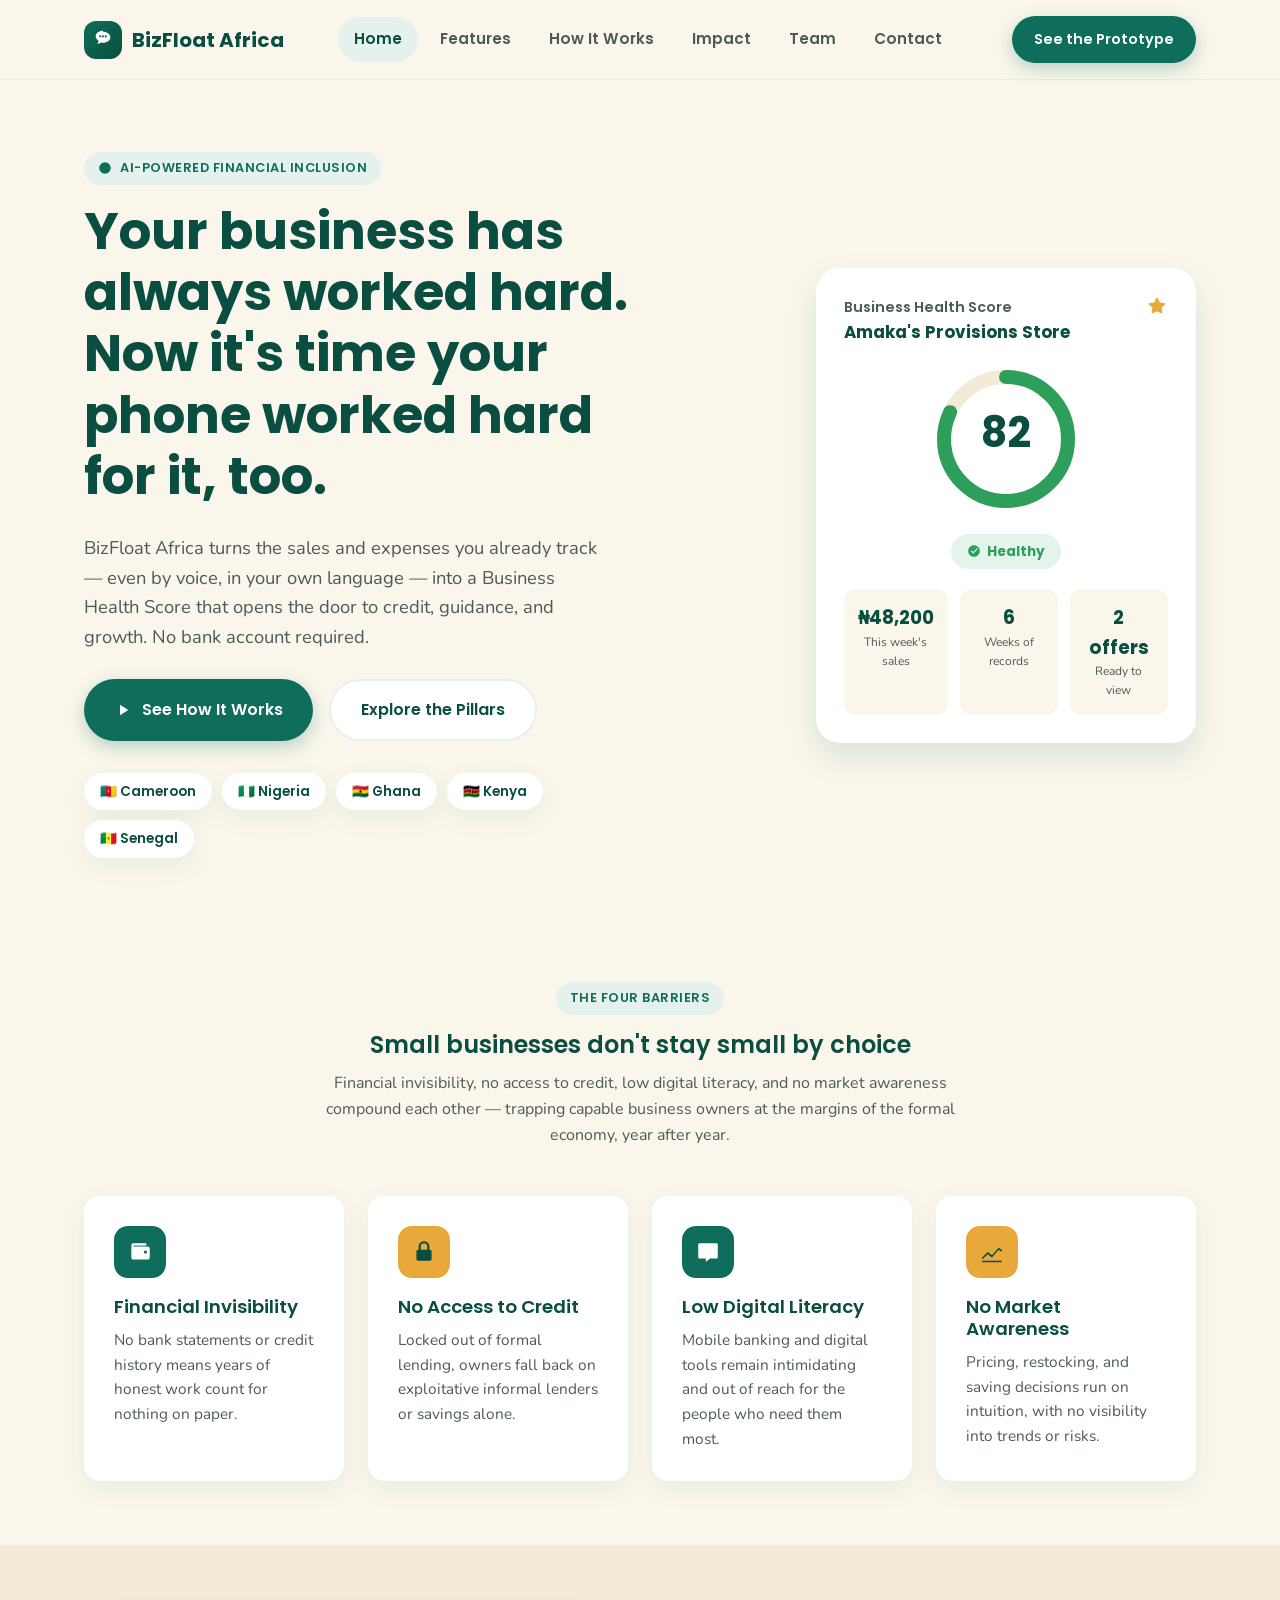
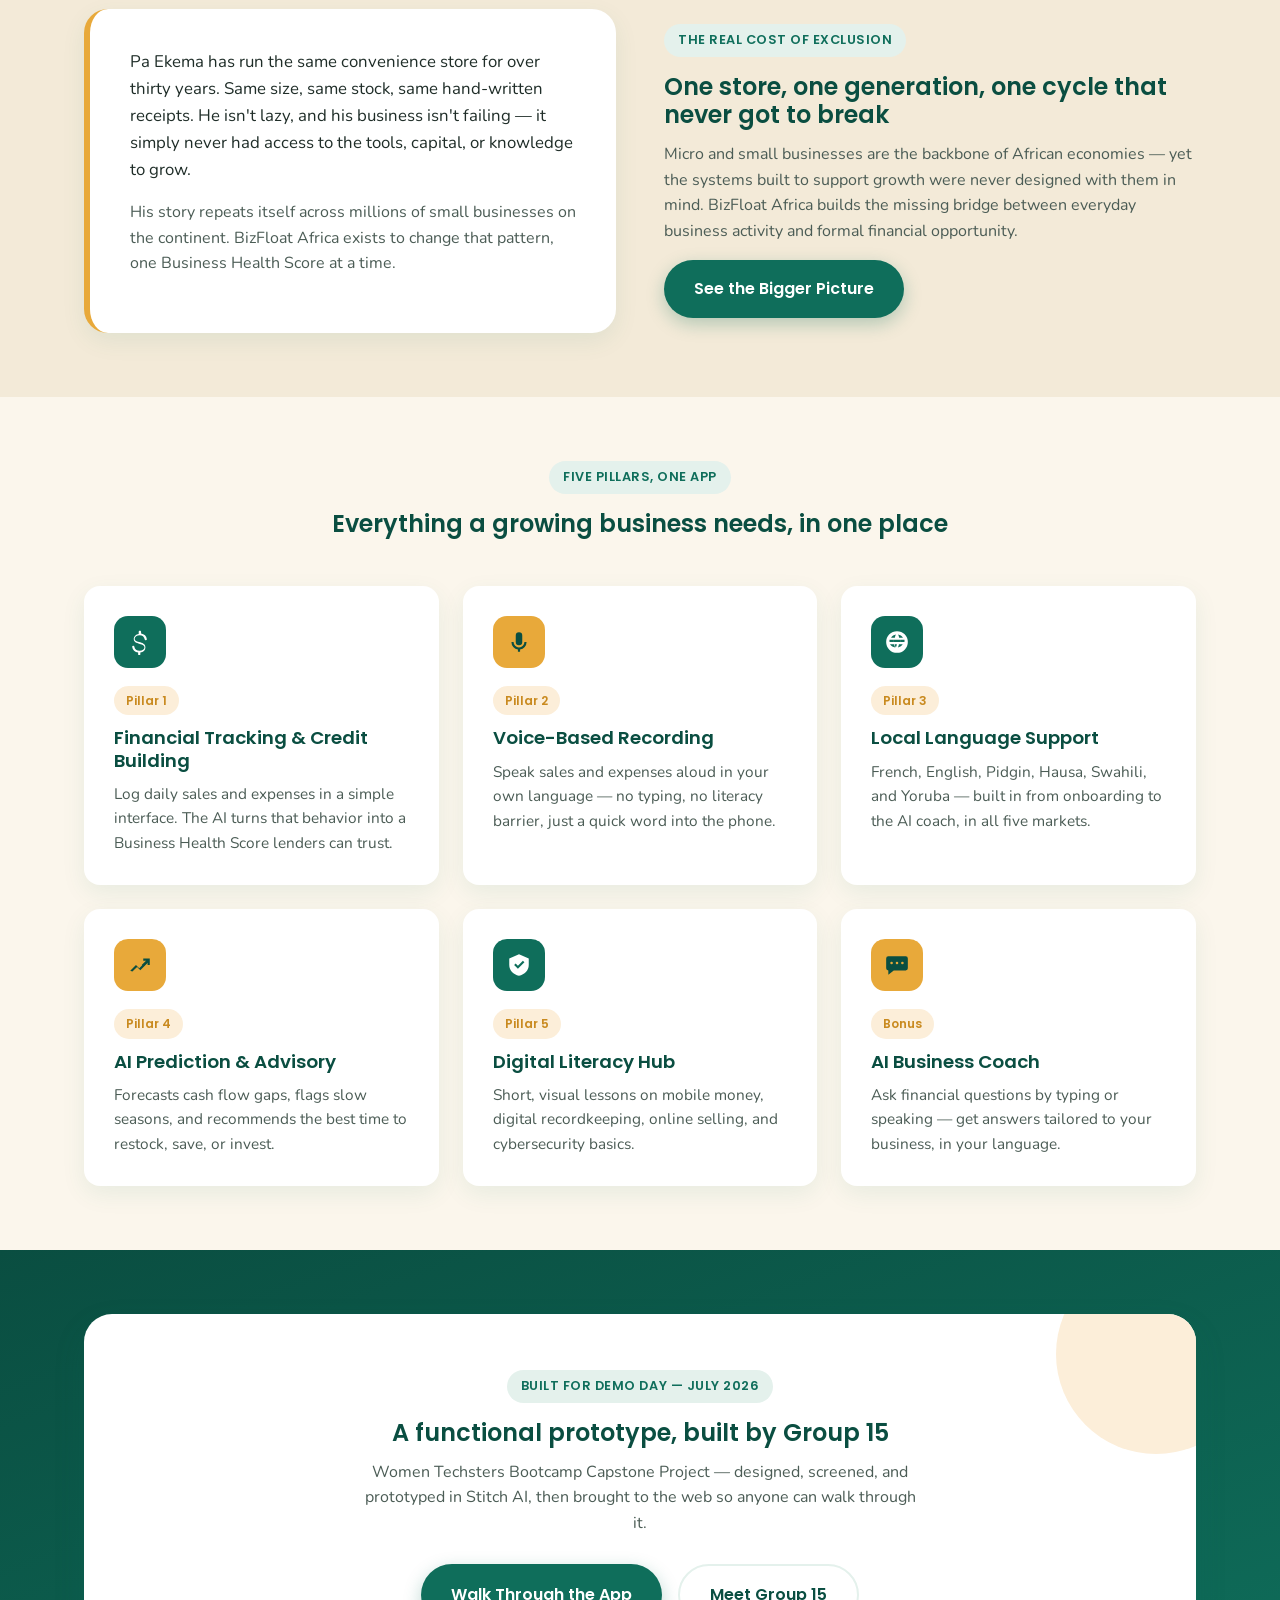
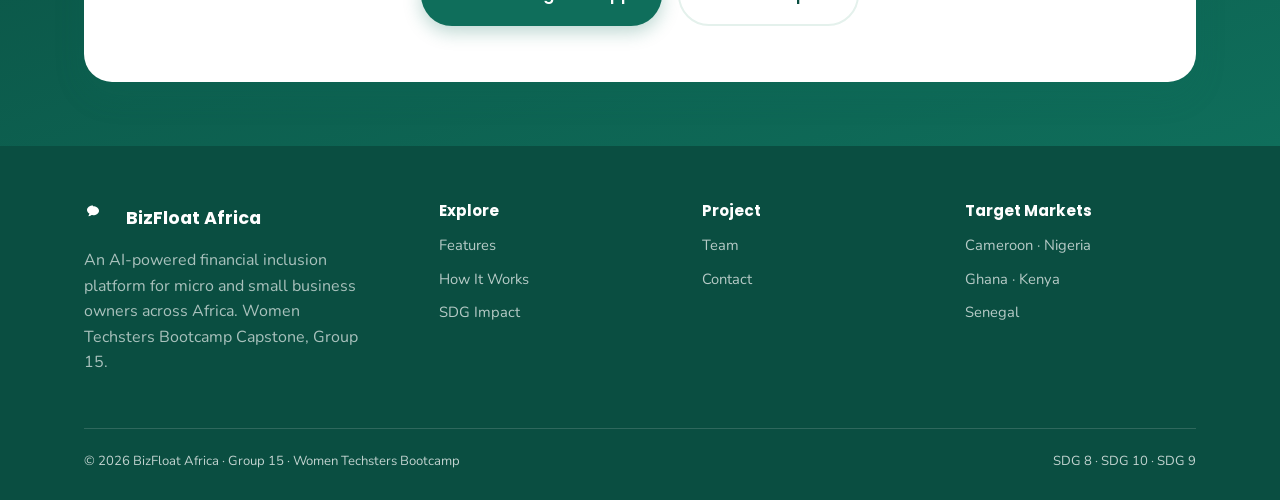
==== index.html @ da9e75ec "Initial BizFloat Africa website: home, features, how it works, impact, team, contact" ====
<!DOCTYPE html>
<html lang="en">
<head>
<meta charset="UTF-8">
<meta name="viewport" content="width=device-width, initial-scale=1.0">
<title>BizFloat Africa — Your Business, Seen by the System</title>
<meta name="description" content="BizFloat Africa is an AI-powered mobile app that turns everyday sales and expenses into a Business Health Score — helping informal business owners access credit, learn digital skills, and plan ahead.">
<link rel="preconnect" href="https://fonts.googleapis.com">
<link href="https://fonts.googleapis.com/css2?family=Poppins:wght@500;600;700&family=Nunito:wght@400;600;700;800&display=swap" rel="stylesheet">
<link rel="stylesheet" href="assets/style.css">
</head>
<body>

<header class="site-header">
  <div class="nav-inner container">
    <a href="index.html" class="brand">
      <span class="logo-mark">
        <svg viewBox="0 0 24 24"><path fill="#fff" d="M12 2c-4.4 0-8 2.7-8 6 0 2 1.3 3.7 3.2 4.8-.1.9-.5 1.9-1.2 2.8-.2.3 0 .7.4.6 1.6-.3 2.9-.9 3.8-1.5.6.1 1.2.2 1.8.2 4.4 0 8-2.7 8-6s-3.6-6-8-6z"/><circle cx="9" cy="8" r="1.2" fill="#0F6E5B"/><circle cx="12" cy="8" r="1.2" fill="#0F6E5B"/><circle cx="15" cy="8" r="1.2" fill="#0F6E5B"/></svg>
      </span>
      BizFloat Africa
    </a>
    <nav class="main-nav">
      <a href="index.html">Home</a>
      <a href="features.html">Features</a>
      <a href="how-it-works.html">How It Works</a>
      <a href="impact.html">Impact</a>
      <a href="team.html">Team</a>
      <a href="contact.html">Contact</a>
    </nav>
    <div class="nav-cta">
      <a href="contact.html" class="btn btn-primary">See the Prototype</a>
      <button class="nav-toggle" aria-label="Open menu">
        <svg viewBox="0 0 24 24" fill="currentColor"><rect x="3" y="6" width="18" height="2.6" rx="1.3"/><rect x="3" y="11" width="18" height="2.6" rx="1.3"/><rect x="3" y="16" width="18" height="2.6" rx="1.3"/></svg>
      </button>
    </div>
  </div>
</header>

<section class="hero">
  <div class="container hero-grid">
    <div>
      <span class="eyebrow">
        <svg width="14" height="14" viewBox="0 0 24 24" fill="#0F6E5B"><circle cx="12" cy="12" r="10"/></svg>
        AI-Powered Financial Inclusion
      </span>
      <h1>Your business has always worked hard. Now it's time your phone worked hard for it, too.</h1>
      <p class="hero-sub">BizFloat Africa turns the sales and expenses you already track — even by voice, in your own language — into a Business Health Score that opens the door to credit, guidance, and growth. No bank account required.</p>
      <div class="hero-actions">
        <a href="how-it-works.html" class="btn btn-primary">
          <svg width="18" height="18" viewBox="0 0 24 24" fill="#fff"><path d="M8 5v14l11-7z"/></svg>
          See How It Works
        </a>
        <a href="features.html" class="btn btn-ghost">Explore the Pillars</a>
      </div>
      <div class="hero-markets">
        <span class="market-chip">🇨🇲 Cameroon</span>
        <span class="market-chip">🇳🇬 Nigeria</span>
        <span class="market-chip">🇬🇭 Ghana</span>
        <span class="market-chip">🇰🇪 Kenya</span>
        <span class="market-chip">🇸🇳 Senegal</span>
      </div>
    </div>

    <div class="health-card">
      <div class="health-head">
        <div>
          <div class="label">Business Health Score</div>
          <div class="name">Amaka's Provisions Store</div>
        </div>
        <svg width="22" height="22" viewBox="0 0 24 24" fill="#E8A93A"><path d="M12 2a1 1 0 0 1 .9.56l2.2 4.46 4.92.72a1 1 0 0 1 .55 1.7l-3.56 3.47.84 4.9a1 1 0 0 1-1.45 1.06L12 16.55l-4.4 2.32A1 1 0 0 1 6.15 17.8l.84-4.9-3.56-3.47a1 1 0 0 1 .55-1.7l4.92-.72L11.1 2.56A1 1 0 0 1 12 2z"/></svg>
      </div>
      <div class="dial-wrap">
        <svg width="150" height="150" viewBox="0 0 150 150">
          <circle cx="75" cy="75" r="62" fill="none" stroke="#F3EAD8" stroke-width="14"/>
          <circle class="dial-circle" cx="75" cy="75" r="62" fill="none" stroke="#2E9E5B" stroke-width="14" stroke-linecap="round" data-score="82" transform="rotate(-90 75 75)"/>
          <text x="75" y="83" text-anchor="middle" class="dial-score">82</text>
        </svg>
      </div>
      <div class="status-row">
        <span class="status-pill healthy">
          <svg width="14" height="14" viewBox="0 0 24 24" fill="#2E9E5B"><path d="M12 2C6.5 2 2 6.5 2 12s4.5 10 10 10 10-4.5 10-10S17.5 2 12 2zm-1.5 14.5-4-4 1.4-1.4 2.6 2.6 6.6-6.6 1.4 1.4-8 8z"/></svg>
          Healthy
        </span>
      </div>
      <div class="health-stat-row">
        <div class="health-stat">
          <div class="num">₦48,200</div>
          <div class="cap">This week's sales</div>
        </div>
        <div class="health-stat">
          <div class="num">6</div>
          <div class="cap">Weeks of records</div>
        </div>
        <div class="health-stat">
          <div class="num">2 offers</div>
          <div class="cap">Ready to view</div>
        </div>
      </div>
    </div>
  </div>
</section>

<section>
  <div class="container">
    <div class="section-head">
      <span class="eyebrow">The Four Barriers</span>
      <h2>Small businesses don't stay small by choice</h2>
      <p>Financial invisibility, no access to credit, low digital literacy, and no market awareness compound each other — trapping capable business owners at the margins of the formal economy, year after year.</p>
    </div>
    <div class="grid grid-4">
      <div class="card">
        <div class="icon-badge teal"><svg viewBox="0 0 24 24"><path d="M4 6a2 2 0 0 1 2-2h11a1 1 0 0 1 0 2H6v1h13a2 2 0 0 1 2 2v8a2 2 0 0 1-2 2H6a2 2 0 0 1-2-2V6zm13 7.5a1.5 1.5 0 1 0 0-3 1.5 1.5 0 0 0 0 3z"/></svg></div>
        <h3>Financial Invisibility</h3>
        <p>No bank statements or credit history means years of honest work count for nothing on paper.</p>
      </div>
      <div class="card">
        <div class="icon-badge gold"><svg viewBox="0 0 24 24"><path d="M12 2a5 5 0 0 1 5 5v3h.5A1.5 1.5 0 0 1 19 11.5v7A1.5 1.5 0 0 1 17.5 20h-11A1.5 1.5 0 0 1 5 18.5v-7A1.5 1.5 0 0 1 6.5 10H7V7a5 5 0 0 1 5-5zm0 2a3 3 0 0 0-3 3v3h6V7a3 3 0 0 0-3-3z"/></svg></div>
        <h3>No Access to Credit</h3>
        <p>Locked out of formal lending, owners fall back on exploitative informal lenders or savings alone.</p>
      </div>
      <div class="card">
        <div class="icon-badge teal"><svg viewBox="0 0 24 24"><path d="M4 4h16a1 1 0 0 1 1 1v12a1 1 0 0 1-1 1h-6l-4 3v-3H4a1 1 0 0 1-1-1V5a1 1 0 0 1 1-1zm3 5h10v2H7V9zm0 4h7v2H7v-2z"/></svg></div>
        <h3>Low Digital Literacy</h3>
        <p>Mobile banking and digital tools remain intimidating and out of reach for the people who need them most.</p>
      </div>
      <div class="card">
        <div class="icon-badge gold"><svg viewBox="0 0 24 24"><path d="M3 17l5-5 4 3 6-7 3 2v2l-3-2-6 7-4-3-5 5v-2zM3 20h18v1.5H3V20z"/></svg></div>
        <h3>No Market Awareness</h3>
        <p>Pricing, restocking, and saving decisions run on intuition, with no visibility into trends or risks.</p>
      </div>
    </div>
  </div>
</section>

<section class="section-alt">
  <div class="container">
    <div class="grid grid-2" style="align-items:center; gap:48px;">
      <div class="story-block">
        <p>Pa Ekema has run the same convenience store for over thirty years. Same size, same stock, same hand-written receipts. He isn't lazy, and his business isn't failing — it simply never had access to the tools, capital, or knowledge to grow.</p>
        <p>His story repeats itself across millions of small businesses on the continent. BizFloat Africa exists to change that pattern, one Business Health Score at a time.</p>
      </div>
      <div>
        <span class="eyebrow">The Real Cost of Exclusion</span>
        <h2>One store, one generation, one cycle that never got to break</h2>
        <p>Micro and small businesses are the backbone of African economies — yet the systems built to support growth were never designed with them in mind. BizFloat Africa builds the missing bridge between everyday business activity and formal financial opportunity.</p>
        <a href="impact.html" class="btn btn-primary">See the Bigger Picture</a>
      </div>
    </div>
  </div>
</section>

<section>
  <div class="container">
    <div class="section-head">
      <span class="eyebrow">Five Pillars, One App</span>
      <h2>Everything a growing business needs, in one place</h2>
    </div>
    <div class="grid grid-3">
      <div class="card">
        <div class="icon-badge teal"><svg viewBox="0 0 24 24"><path d="M12 1.5c.6 0 1 .4 1 1v1.6c2.9.4 5 2.5 5.3 5.1a1 1 0 1 1-2 .2c-.3-2.2-2.2-3.7-4.6-3.7-2.6 0-4.6 1.6-4.6 3.4 0 1.6 1.2 2.3 4 3 3 .7 5.9 1.7 5.9 4.9 0 2.5-2 4.3-4.7 4.7v1.6a1 1 0 1 1-2 0v-1.6c-3-.4-5.2-2.4-5.5-5.2a1 1 0 1 1 2-.2c.3 2.3 2.3 3.8 4.8 3.8 2.6 0 4.5-1.3 4.5-3.2 0-1.7-1.5-2.4-4.4-3.1-3.1-.8-5.5-1.8-5.5-4.7 0-2.4 2-4.2 4.6-4.6V2.5c0-.6.4-1 1-1z"/></svg></div>
        <span class="pill-tag">Pillar 1</span>
        <h3>Financial Tracking & Credit Building</h3>
        <p>Log daily sales and expenses in a simple interface. The AI turns that behavior into a Business Health Score lenders can trust.</p>
      </div>
      <div class="card">
        <div class="icon-badge gold"><svg viewBox="0 0 24 24"><path d="M12 15a3 3 0 0 0 3-3V6a3 3 0 0 0-6 0v6a3 3 0 0 0 3 3zm5-3a5 5 0 0 1-10 0H5a7 7 0 0 0 6 6.9V21h2v-2.1a7 7 0 0 0 6-6.9h-2z"/></svg></div>
        <span class="pill-tag">Pillar 2</span>
        <h3>Voice-Based Recording</h3>
        <p>Speak sales and expenses aloud in your own language — no typing, no literacy barrier, just a quick word into the phone.</p>
      </div>
      <div class="card">
        <div class="icon-badge teal"><svg viewBox="0 0 24 24"><path d="M12 2a10 10 0 1 0 0 20 10 10 0 0 0 0-20zm1 3.1c1.9.3 3.5 1.4 4.5 3H14a11 11 0 0 0-1-3zm-2 0a11 11 0 0 0-1 3H6.5c1-1.6 2.6-2.7 4.5-3zM5.1 10H9c-.1.7-.1 1.3 0 2H5.1a8 8 0 0 1 0-2zm.4 4H9.3c.2.9.5 1.7 1 3-1.9-.3-3.6-1.4-4.8-3zm5.4 3.1c-.5-.9-.8-1.9-1-3h2c-.2 1.1-.5 2.1-1 3zm1-5.1H9.1a6 6 0 0 1 0-2h5.8a6 6 0 0 1 0 2H12zm.9 5.1c.5-.9.8-1.9 1-3h3.5c-1.2 1.6-2.9 2.7-4.5 3zM15 12c.1-.7.1-1.3 0-2h3.9a8 8 0 0 1 0 2H15z"/></svg></div>
        <span class="pill-tag">Pillar 3</span>
        <h3>Local Language Support</h3>
        <p>French, English, Pidgin, Hausa, Swahili, and Yoruba — built in from onboarding to the AI coach, in all five markets.</p>
      </div>
      <div class="card">
        <div class="icon-badge gold"><svg viewBox="0 0 24 24"><path d="M3 17.3 8.3 12l3 3L18 8.3l1.4 1.4-7.1 7.1-3-3-4.3 4.3z"/><path d="M15 6h6v6h-2V9.4l-4 4-1.4-1.4 4-4H15z"/></svg></div>
        <span class="pill-tag">Pillar 4</span>
        <h3>AI Prediction & Advisory</h3>
        <p>Forecasts cash flow gaps, flags slow seasons, and recommends the best time to restock, save, or invest.</p>
      </div>
      <div class="card">
        <div class="icon-badge teal"><svg viewBox="0 0 24 24"><path d="M12 2 3 6v6c0 5 3.8 8.7 9 10 5.2-1.3 9-5 9-10V6l-9-4zm-1 13.5-3.5-3.5 1.4-1.4L11 12.7l4.6-4.6L17 9.5 11 15.5z"/></svg></div>
        <span class="pill-tag">Pillar 5</span>
        <h3>Digital Literacy Hub</h3>
        <p>Short, visual lessons on mobile money, digital recordkeeping, online selling, and cybersecurity basics.</p>
      </div>
      <div class="card">
        <div class="icon-badge gold"><svg viewBox="0 0 24 24"><path d="M4 4h16a2 2 0 0 1 2 2v9a2 2 0 0 1-2 2H9l-5 4v-4H4a2 2 0 0 1-2-2V6a2 2 0 0 1 2-2zm3 5a1.2 1.2 0 1 0 0 2.4A1.2 1.2 0 0 0 7 9zm5 0a1.2 1.2 0 1 0 0 2.4A1.2 1.2 0 0 0 12 9zm5 0a1.2 1.2 0 1 0 0 2.4A1.2 1.2 0 0 0 17 9z"/></svg></div>
        <span class="pill-tag">Bonus</span>
        <h3>AI Business Coach</h3>
        <p>Ask financial questions by typing or speaking — get answers tailored to your business, in your language.</p>
      </div>
    </div>
  </div>
</section>

<section class="section-teal">
  <div class="container">
    <div class="cta-banner" style="background:#fff;">
      <span class="eyebrow">Built for Demo Day — July 2026</span>
      <h2 style="color:var(--teal-dark);">A functional prototype, built by Group 15</h2>
      <p style="color:var(--ink-soft); max-width:560px; margin:0 auto 28px;">Women Techsters Bootcamp Capstone Project — designed, screened, and prototyped in Stitch AI, then brought to the web so anyone can walk through it.</p>
      <div style="display:flex; gap:16px; justify-content:center; flex-wrap:wrap;">
        <a href="how-it-works.html" class="btn btn-primary">Walk Through the App</a>
        <a href="team.html" class="btn btn-ghost">Meet Group 15</a>
      </div>
    </div>
  </div>
</section>

<footer class="site-footer">
  <div class="container">
    <div class="footer-grid">
      <div>
        <div class="footer-brand">
          <span class="logo-mark" style="width:32px;height:32px;">
            <svg viewBox="0 0 24 24" width="18" height="18"><path fill="#fff" d="M12 2c-4.4 0-8 2.7-8 6 0 2 1.3 3.7 3.2 4.8-.1.9-.5 1.9-1.2 2.8-.2.3 0 .7.4.6 1.6-.3 2.9-.9 3.8-1.5.6.1 1.2.2 1.8.2 4.4 0 8-2.7 8-6s-3.6-6-8-6z"/></svg>
          </span>
          <span>BizFloat Africa</span>
        </div>
        <p style="color:rgba(255,255,255,0.65); max-width:280px;">An AI-powered financial inclusion platform for micro and small business owners across Africa. Women Techsters Bootcamp Capstone, Group 15.</p>
      </div>
      <div>
        <h4>Explore</h4>
        <a href="features.html">Features</a>
        <a href="how-it-works.html">How It Works</a>
        <a href="impact.html">SDG Impact</a>
      </div>
      <div>
        <h4>Project</h4>
        <a href="team.html">Team</a>
        <a href="contact.html">Contact</a>
      </div>
      <div>
        <h4>Target Markets</h4>
        <a href="#">Cameroon · Nigeria</a>
        <a href="#">Ghana · Kenya</a>
        <a href="#">Senegal</a>
      </div>
    </div>
    <div class="footer-bottom">
      <span>© 2026 BizFloat Africa · Group 15 · Women Techsters Bootcamp</span>
      <span>SDG 8 · SDG 10 · SDG 9</span>
    </div>
  </div>
</footer>

<script src="assets/script.js"></script>
</body>
</html>
---- assets/style.css ----
/* ============================================================
   BizFloat Africa — Design System
   Deep teal + warm gold, sand background, rounded humanist type
   ============================================================ */

:root {
  /* Core palette */
  --teal: #0F6E5B;
  --teal-dark: #0A4E41;
  --teal-tint: #E4F1EC;
  --gold: #E8A93A;
  --gold-dark: #C98A1F;
  --gold-tint: #FCEED9;
  --sand: #FBF6EC;
  --sand-deep: #F3EAD8;
  --ink: #1F2D28;
  --ink-soft: #4B5C55;
  --card-white: #FFFFFF;

  /* Status colors */
  --status-healthy: #2E9E5B;
  --status-healthy-tint: #E3F5EA;
  --status-moderate: #E8A93A;
  --status-moderate-tint: #FCF1DC;
  --status-risk: #E2572B;
  --status-risk-tint: #FCE7E0;

  /* Shape + shadow */
  --radius-card: 16px;
  --radius-sm: 12px;
  --radius-pill: 999px;
  --shadow-card: 0 8px 24px rgba(15, 110, 91, 0.08);
  --shadow-card-hover: 0 14px 32px rgba(15, 110, 91, 0.14);

  /* Type */
  --font-display: 'Poppins', sans-serif;
  --font-body: 'Nunito', sans-serif;
}

* { box-sizing: border-box; }

html { scroll-behavior: smooth; }

body {
  margin: 0;
  font-family: var(--font-body);
  background: var(--sand);
  color: var(--ink);
  line-height: 1.6;
  -webkit-font-smoothing: antialiased;
}

h1, h2, h3, h4 {
  font-family: var(--font-display);
  color: var(--teal-dark);
  line-height: 1.2;
  margin: 0 0 0.5em;
}

h1 { font-weight: 700; }
h2 { font-weight: 600; }
h3 { font-weight: 600; }

p { margin: 0 0 1em; color: var(--ink-soft); }

a { color: inherit; text-decoration: none; }

img { max-width: 100%; display: block; }

.container {
  width: 100%;
  max-width: 1160px;
  margin: 0 auto;
  padding: 0 24px;
}

.eyebrow {
  display: inline-flex;
  align-items: center;
  gap: 8px;
  font-family: var(--font-display);
  font-size: 0.8rem;
  font-weight: 600;
  letter-spacing: 0.04em;
  text-transform: uppercase;
  color: var(--teal);
  background: var(--teal-tint);
  padding: 6px 14px;
  border-radius: var(--radius-pill);
  margin-bottom: 16px;
}

/* ---------------- Buttons ---------------- */

.btn {
  display: inline-flex;
  align-items: center;
  justify-content: center;
  gap: 10px;
  font-family: var(--font-display);
  font-weight: 600;
  font-size: 1rem;
  padding: 16px 30px;
  border-radius: var(--radius-pill);
  border: none;
  cursor: pointer;
  transition: transform 0.15s ease, box-shadow 0.15s ease, background 0.15s ease;
}

.btn-primary {
  background: var(--teal);
  color: #fff;
  box-shadow: 0 6px 18px rgba(15, 110, 91, 0.28);
}
.btn-primary:hover { background: var(--teal-dark); transform: translateY(-2px); }

.btn-gold {
  background: var(--gold);
  color: var(--teal-dark);
  box-shadow: 0 6px 18px rgba(232, 169, 58, 0.35);
}
.btn-gold:hover { background: var(--gold-dark); color: #fff; transform: translateY(-2px); }

.btn-ghost {
  background: #fff;
  color: var(--teal-dark);
  border: 2px solid var(--teal-tint);
}
.btn-ghost:hover { border-color: var(--teal); transform: translateY(-2px); }

/* ---------------- Nav ---------------- */

header.site-header {
  position: sticky;
  top: 0;
  z-index: 100;
  background: rgba(251, 246, 236, 0.92);
  backdrop-filter: blur(10px);
  border-bottom: 1px solid var(--sand-deep);
}

.nav-inner {
  display: flex;
  align-items: center;
  justify-content: space-between;
  padding: 16px 24px;
}

.brand {
  display: flex;
  align-items: center;
  gap: 10px;
  font-family: var(--font-display);
  font-weight: 700;
  font-size: 1.25rem;
  color: var(--teal-dark);
}

.brand .logo-mark {
  width: 38px;
  height: 38px;
  border-radius: 12px;
  background: linear-gradient(135deg, var(--teal), var(--teal-dark));
  display: flex;
  align-items: center;
  justify-content: center;
}

.brand .logo-mark svg { width: 22px; height: 22px; }

nav.main-nav {
  display: flex;
  align-items: center;
  gap: 6px;
}

nav.main-nav a {
  font-family: var(--font-display);
  font-weight: 600;
  font-size: 0.95rem;
  color: var(--ink-soft);
  padding: 10px 16px;
  border-radius: var(--radius-pill);
  transition: background 0.15s ease, color 0.15s ease;
}

nav.main-nav a:hover,
nav.main-nav a.active {
  background: var(--teal-tint);
  color: var(--teal-dark);
}

.nav-cta { display: flex; align-items: center; gap: 12px; }
.nav-cta .btn { padding: 12px 22px; font-size: 0.9rem; }

.nav-toggle {
  display: none;
  background: none;
  border: none;
  cursor: pointer;
  padding: 8px;
}
.nav-toggle svg { width: 26px; height: 26px; color: var(--teal-dark); }

/* ---------------- Hero ---------------- */

.hero {
  padding: 72px 0 60px;
  position: relative;
  overflow: hidden;
}

.hero-grid {
  display: grid;
  grid-template-columns: 1.05fr 0.95fr;
  gap: 48px;
  align-items: center;
}

.hero h1 { font-size: clamp(2.2rem, 4vw, 3.4rem); }

.hero-sub {
  font-size: 1.15rem;
  max-width: 520px;
}

.hero-actions {
  display: flex;
  gap: 16px;
  margin-top: 28px;
  flex-wrap: wrap;
}

.hero-markets {
  display: flex;
  gap: 10px;
  flex-wrap: wrap;
  margin-top: 32px;
}

.market-chip {
  background: #fff;
  border-radius: var(--radius-pill);
  padding: 8px 16px;
  font-family: var(--font-display);
  font-weight: 600;
  font-size: 0.85rem;
  color: var(--teal-dark);
  box-shadow: var(--shadow-card);
}

/* ---------------- Health Score Card (signature element) ---------------- */

.health-card {
  background: var(--card-white);
  border-radius: 24px;
  padding: 28px;
  box-shadow: var(--shadow-card-hover);
  max-width: 380px;
  margin-left: auto;
  position: relative;
}

.health-card .health-head {
  display: flex;
  justify-content: space-between;
  align-items: flex-start;
  margin-bottom: 18px;
}

.health-card .health-head .label {
  font-family: var(--font-display);
  font-weight: 600;
  font-size: 0.9rem;
  color: var(--ink-soft);
}

.health-card .health-head .name {
  font-family: var(--font-display);
  font-weight: 700;
  font-size: 1.05rem;
  color: var(--teal-dark);
}

.dial-wrap {
  display: flex;
  justify-content: center;
  margin: 8px 0 20px;
}

.dial-score {
  font-family: var(--font-display);
  font-weight: 700;
  font-size: 2.6rem;
  fill: var(--teal-dark);
}

.status-pill {
  display: inline-flex;
  align-items: center;
  gap: 6px;
  font-family: var(--font-display);
  font-weight: 700;
  font-size: 0.85rem;
  padding: 7px 16px;
  border-radius: var(--radius-pill);
}

.status-pill.healthy { background: var(--status-healthy-tint); color: var(--status-healthy); }
.status-pill.moderate { background: var(--status-moderate-tint); color: var(--gold-dark); }
.status-pill.risk { background: var(--status-risk-tint); color: var(--status-risk); }

.health-card .status-row {
  display: flex;
  justify-content: center;
  margin-bottom: 20px;
}

.health-stat-row {
  display: flex;
  gap: 12px;
}

.health-stat {
  flex: 1;
  background: var(--sand);
  border-radius: var(--radius-sm);
  padding: 14px;
  text-align: center;
}

.health-stat .num {
  font-family: var(--font-display);
  font-weight: 700;
  font-size: 1.15rem;
  color: var(--teal-dark);
}

.health-stat .cap {
  font-size: 0.75rem;
  color: var(--ink-soft);
}

/* ---------------- Sections ---------------- */

section { padding: 64px 0; }
.section-head {
  text-align: center;
  max-width: 680px;
  margin: 0 auto 48px;
}

.section-alt { background: var(--sand-deep); }
.section-teal {
  background: linear-gradient(160deg, var(--teal-dark), var(--teal));
  color: #fff;
}
.section-teal h2, .section-teal h3 { color: #fff; }
.section-teal p { color: rgba(255,255,255,0.82); }

/* ---------------- Cards / Grid ---------------- */

.grid {
  display: grid;
  gap: 24px;
}
.grid-2 { grid-template-columns: repeat(2, 1fr); }
.grid-3 { grid-template-columns: repeat(3, 1fr); }
.grid-4 { grid-template-columns: repeat(4, 1fr); }

.card {
  background: var(--card-white);
  border-radius: var(--radius-card);
  padding: 30px;
  box-shadow: var(--shadow-card);
  transition: transform 0.18s ease, box-shadow 0.18s ease;
}
.card:hover { transform: translateY(-4px); box-shadow: var(--shadow-card-hover); }

.icon-badge {
  width: 52px;
  height: 52px;
  border-radius: 14px;
  display: flex;
  align-items: center;
  justify-content: center;
  margin-bottom: 18px;
}
.icon-badge svg { width: 26px; height: 26px; }
.icon-badge.teal { background: var(--teal); }
.icon-badge.gold { background: var(--gold); }
.icon-badge.teal svg { fill: #fff; }
.icon-badge.gold svg { fill: var(--teal-dark); }

.card h3 { margin-bottom: 10px; font-size: 1.15rem; }
.card p { margin-bottom: 0; font-size: 0.96rem; }

.pill-tag {
  display: inline-block;
  font-family: var(--font-display);
  font-weight: 600;
  font-size: 0.75rem;
  padding: 5px 12px;
  border-radius: var(--radius-pill);
  background: var(--gold-tint);
  color: var(--gold-dark);
  margin-bottom: 12px;
}

/* Steps (real sequence -> numbered) */
.steps {
  display: grid;
  grid-template-columns: repeat(4, 1fr);
  gap: 24px;
}
.step-card {
  background: #fff;
  border-radius: var(--radius-card);
  padding: 28px 24px;
  box-shadow: var(--shadow-card);
  position: relative;
}
.step-num {
  width: 40px;
  height: 40px;
  border-radius: var(--radius-pill);
  background: var(--teal);
  color: #fff;
  font-family: var(--font-display);
  font-weight: 700;
  display: flex;
  align-items: center;
  justify-content: center;
  margin-bottom: 16px;
}

/* Quote / story block */
.story-block {
  background: var(--card-white);
  border-radius: 24px;
  padding: 40px;
  box-shadow: var(--shadow-card);
  border-left: 6px solid var(--gold);
}
.story-block p:first-of-type { font-size: 1.05rem; color: var(--ink); }

/* SDG cards */
.sdg-card {
  border-radius: var(--radius-card);
  padding: 30px;
  color: #fff;
}
.sdg-card .sdg-num {
  font-family: var(--font-display);
  font-weight: 700;
  font-size: 2.2rem;
  margin-bottom: 6px;
}
.sdg-card .sdg-role {
  font-family: var(--font-display);
  font-weight: 600;
  font-size: 0.85rem;
  letter-spacing: 0.03em;
  text-transform: uppercase;
  opacity: 0.85;
  margin-bottom: 14px;
  display: inline-block;
}
.sdg-8 { background: linear-gradient(160deg, #0F6E5B, #0A4E41); }
.sdg-10 { background: linear-gradient(160deg, #C98A1F, #E8A93A); }
.sdg-9 { background: linear-gradient(160deg, #4B5C55, #1F2D28); }
.sdg-card p { color: rgba(255,255,255,0.9); }

/* Team clusters */
.team-cluster {
  background: #fff;
  border-radius: var(--radius-card);
  box-shadow: var(--shadow-card);
  padding: 30px;
  margin-bottom: 24px;
}
.team-cluster h3 { display: flex; align-items: center; gap: 10px; }
.role-row {
  display: flex;
  justify-content: space-between;
  gap: 24px;
  padding: 16px 0;
  border-top: 1px solid var(--sand-deep);
  flex-wrap: wrap;
}
.role-row:first-of-type { border-top: none; }
.role-title { font-family: var(--font-display); font-weight: 700; color: var(--teal-dark); min-width: 220px; }
.role-desc { flex: 2; min-width: 260px; }
.role-members { flex: 1; min-width: 200px; font-size: 0.9rem; color: var(--gold-dark); font-weight: 600; }

/* CTA banner */
.cta-banner {
  background: var(--card-white);
  border-radius: 28px;
  padding: 56px;
  text-align: center;
  box-shadow: var(--shadow-card-hover);
  position: relative;
  overflow: hidden;
}
.cta-banner::before {
  content: "";
  position: absolute;
  top: -60px; right: -60px;
  width: 200px; height: 200px;
  border-radius: 50%;
  background: var(--gold-tint);
  z-index: 0;
}
.cta-banner > * { position: relative; z-index: 1; }

/* ---------------- Footer ---------------- */

footer.site-footer {
  background: var(--teal-dark);
  color: rgba(255,255,255,0.75);
  padding: 56px 0 28px;
}
.footer-grid {
  display: grid;
  grid-template-columns: 1.4fr 1fr 1fr 1fr;
  gap: 32px;
  margin-bottom: 36px;
}
.footer-grid h4 { color: #fff; font-size: 0.95rem; margin-bottom: 14px; }
.footer-grid a { display: block; color: rgba(255,255,255,0.7); font-size: 0.92rem; margin-bottom: 10px; }
.footer-grid a:hover { color: var(--gold); }
.footer-brand { display: flex; align-items: center; gap: 10px; margin-bottom: 14px; }
.footer-brand span { font-family: var(--font-display); font-weight: 700; color: #fff; font-size: 1.1rem; }
.footer-bottom {
  border-top: 1px solid rgba(255,255,255,0.15);
  padding-top: 22px;
  display: flex;
  justify-content: space-between;
  font-size: 0.82rem;
  flex-wrap: wrap;
  gap: 10px;
}

/* ---------------- Language / Locale chips ---------------- */
.lang-row { display: flex; flex-wrap: wrap; gap: 10px; }
.lang-chip {
  background: var(--teal-tint);
  color: var(--teal-dark);
  font-family: var(--font-display);
  font-weight: 600;
  font-size: 0.85rem;
  padding: 8px 16px;
  border-radius: var(--radius-pill);
}

/* Status demo toggle buttons */
.status-demo .btn.is-active {
  box-shadow: 0 0 0 3px var(--gold-tint), 0 6px 18px rgba(15,110,91,0.28);
}

/* ---------------- Responsive ---------------- */

@media (max-width: 960px) {
  .hero-grid { grid-template-columns: 1fr; }
  .health-card { margin: 0 auto; }
  .grid-4 { grid-template-columns: repeat(2, 1fr); }
  .grid-3 { grid-template-columns: repeat(2, 1fr); }
  .grid-2 { grid-template-columns: 1fr; }
  .steps { grid-template-columns: repeat(2, 1fr); }
  .footer-grid { grid-template-columns: 1fr 1fr; }
}

@media (max-width: 720px) {
  nav.main-nav { display: none; }
  .nav-toggle { display: inline-flex; }
  .nav-inner.open nav.main-nav {
    display: flex;
    flex-direction: column;
    position: absolute;
    top: 68px; left: 0; right: 0;
    background: var(--sand);
    padding: 16px 24px 24px;
    box-shadow: 0 12px 24px rgba(0,0,0,0.08);
  }
  .grid-4, .grid-3 { grid-template-columns: 1fr; }
  .steps { grid-template-columns: 1fr; }
  .footer-grid { grid-template-columns: 1fr; }
  .cta-banner { padding: 36px 24px; }
}

@media (prefers-reduced-motion: reduce) {
  * { transition: none !important; animation: none !important; }
}
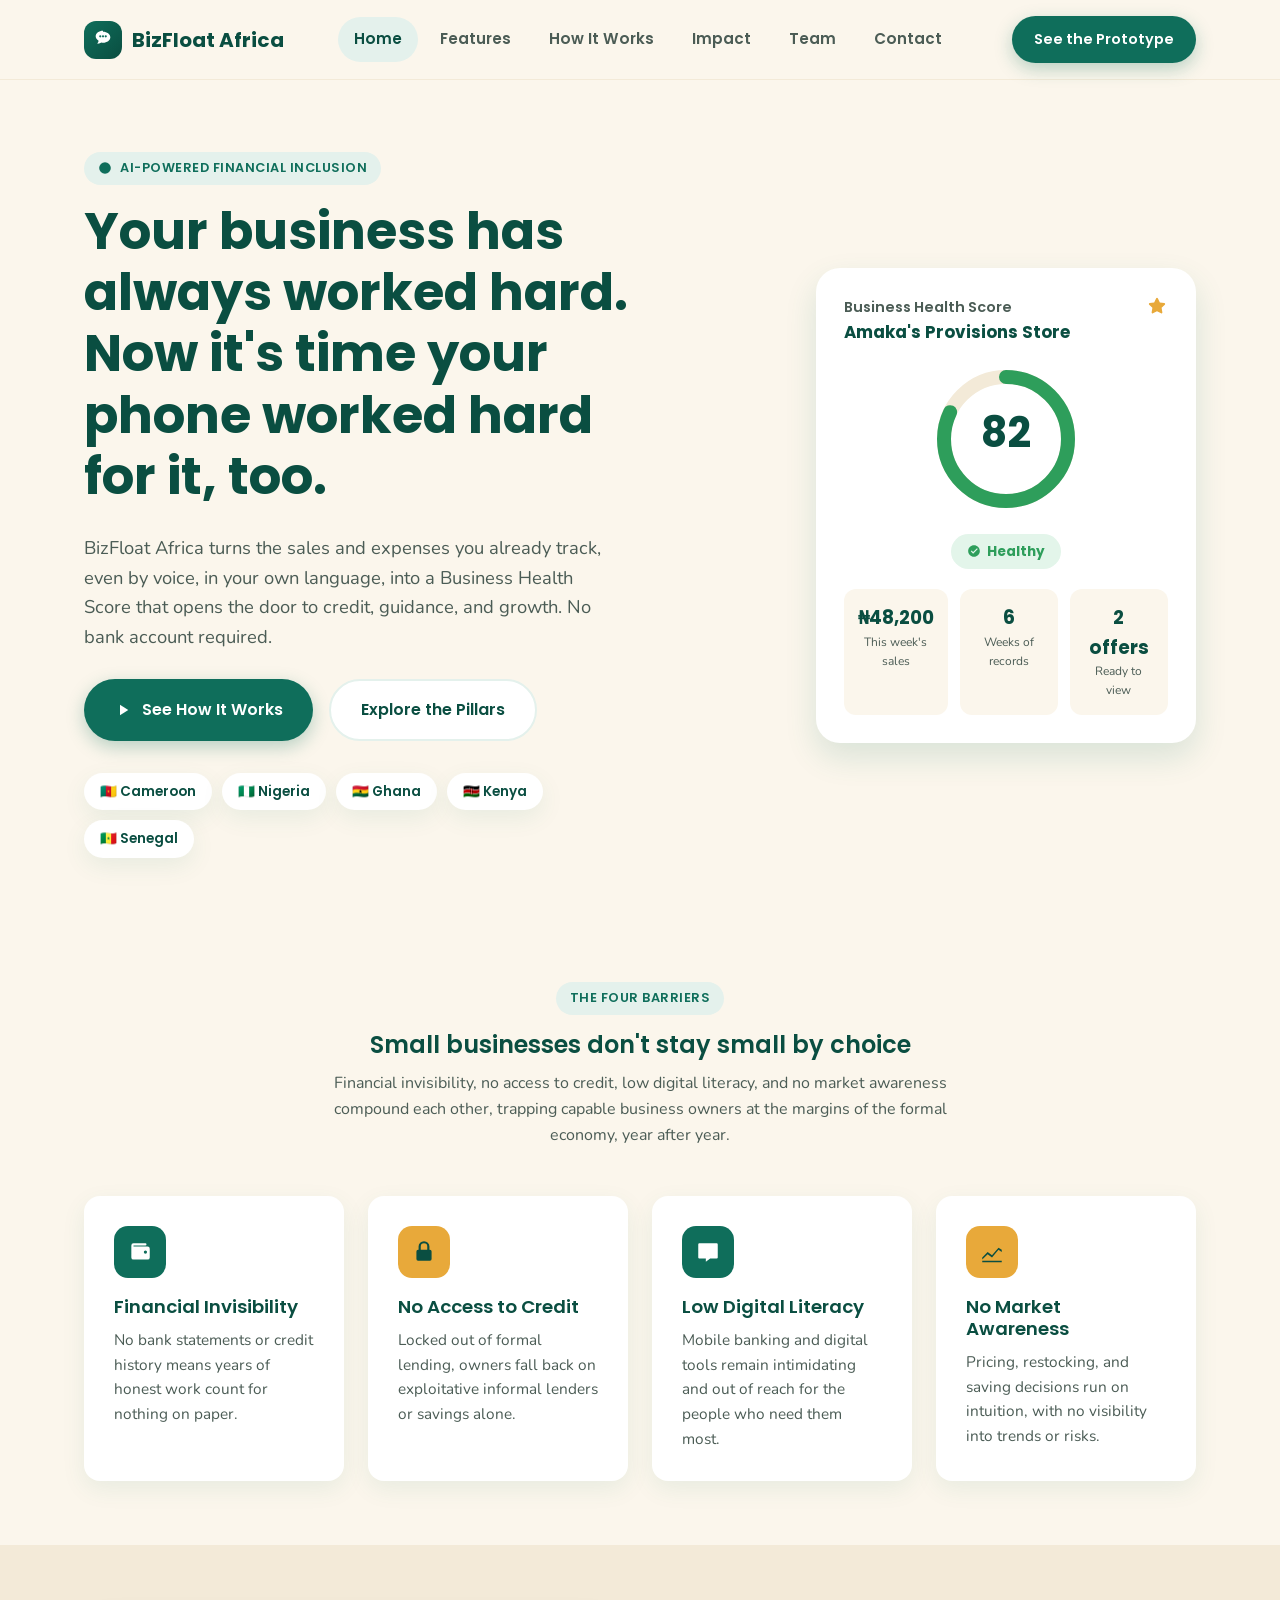
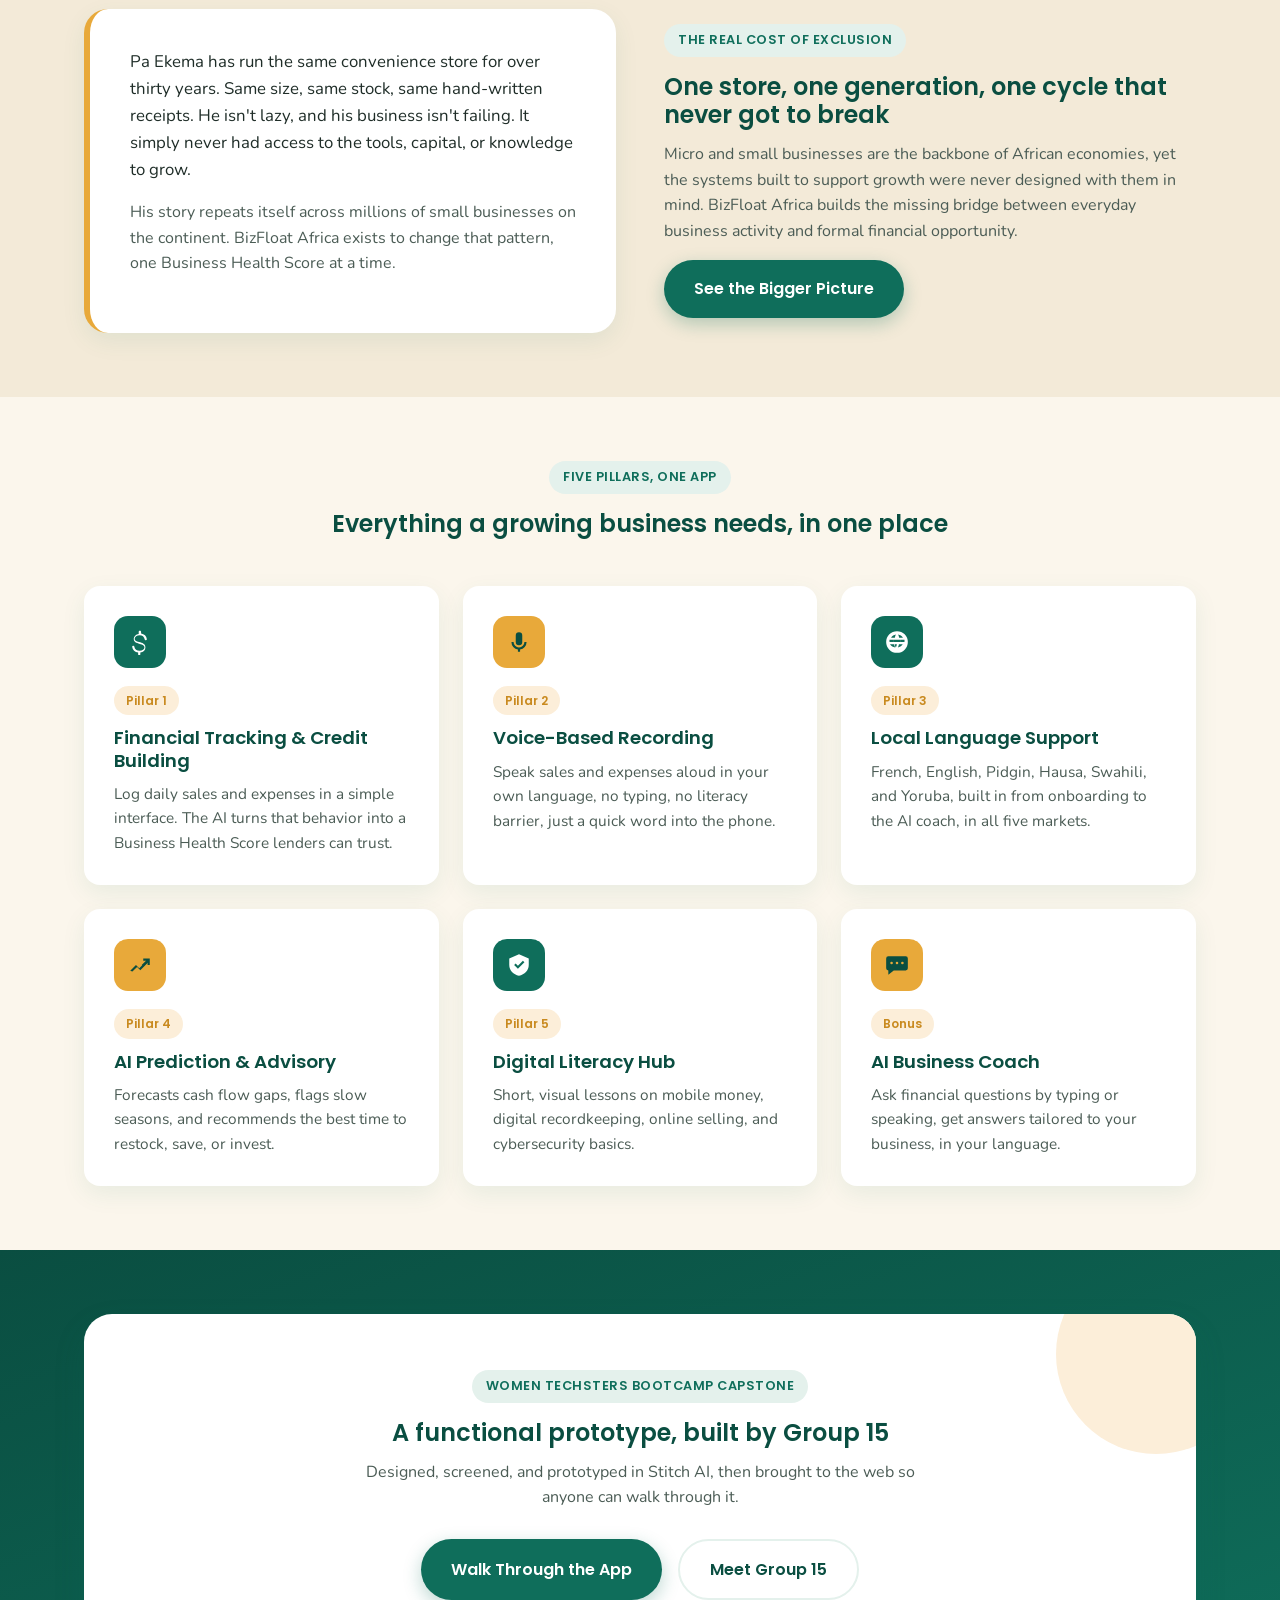
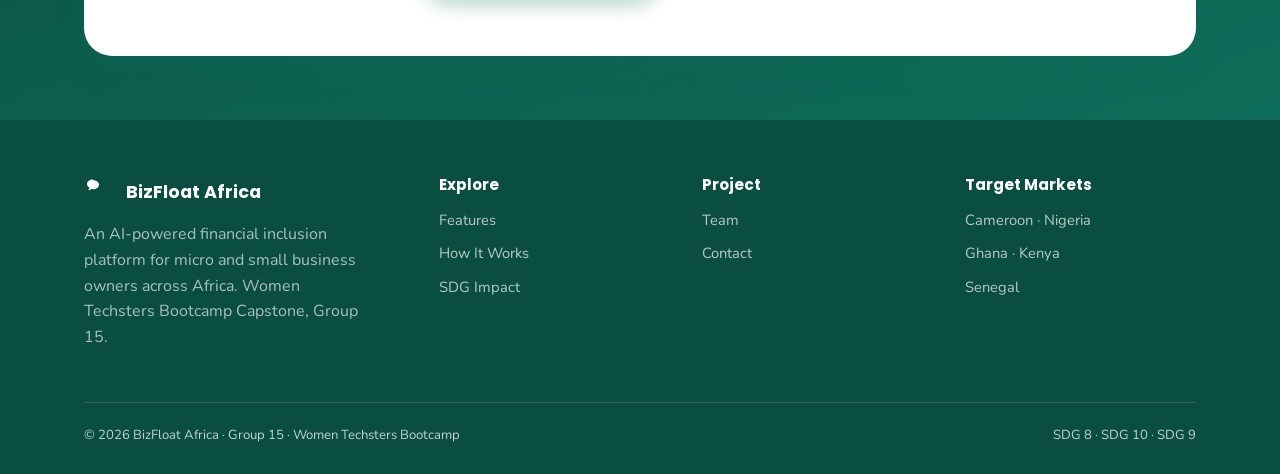
==== commit f5c25b78: "Remove Demo Day/Capstone Timeline sections, remove em dashes, link See the Prototype to Stitch AI pr" ====
--- a/index.html
+++ b/index.html
@@ -3,8 +3,8 @@
 <head>
 <meta charset="UTF-8">
 <meta name="viewport" content="width=device-width, initial-scale=1.0">
-<title>BizFloat Africa — Your Business, Seen by the System</title>
-<meta name="description" content="BizFloat Africa is an AI-powered mobile app that turns everyday sales and expenses into a Business Health Score — helping informal business owners access credit, learn digital skills, and plan ahead.">
+<title>BizFloat Africa | Your Business, Seen by the System</title>
+<meta name="description" content="BizFloat Africa is an AI-powered mobile app that turns everyday sales and expenses into a Business Health Score, helping informal business owners access credit, learn digital skills, and plan ahead.">
 <link rel="preconnect" href="https://fonts.googleapis.com">
 <link href="https://fonts.googleapis.com/css2?family=Poppins:wght@500;600;700&family=Nunito:wght@400;600;700;800&display=swap" rel="stylesheet">
 <link rel="stylesheet" href="assets/style.css">
@@ -28,7 +28,7 @@
       <a href="contact.html">Contact</a>
     </nav>
     <div class="nav-cta">
-      <a href="contact.html" class="btn btn-primary">See the Prototype</a>
+      <a href="https://stitch.withgoogle.com/preview/16323989725500397068?node-id=3ebcc6b359f547b4bfe31b63ea873c77" target="_blank" rel="noopener" class="btn btn-primary">See the Prototype</a>
       <button class="nav-toggle" aria-label="Open menu">
         <svg viewBox="0 0 24 24" fill="currentColor"><rect x="3" y="6" width="18" height="2.6" rx="1.3"/><rect x="3" y="11" width="18" height="2.6" rx="1.3"/><rect x="3" y="16" width="18" height="2.6" rx="1.3"/></svg>
       </button>
@@ -44,7 +44,7 @@
         AI-Powered Financial Inclusion
       </span>
       <h1>Your business has always worked hard. Now it's time your phone worked hard for it, too.</h1>
-      <p class="hero-sub">BizFloat Africa turns the sales and expenses you already track — even by voice, in your own language — into a Business Health Score that opens the door to credit, guidance, and growth. No bank account required.</p>
+      <p class="hero-sub">BizFloat Africa turns the sales and expenses you already track, even by voice, in your own language, into a Business Health Score that opens the door to credit, guidance, and growth. No bank account required.</p>
       <div class="hero-actions">
         <a href="how-it-works.html" class="btn btn-primary">
           <svg width="18" height="18" viewBox="0 0 24 24" fill="#fff"><path d="M8 5v14l11-7z"/></svg>
@@ -105,7 +105,7 @@
     <div class="section-head">
       <span class="eyebrow">The Four Barriers</span>
       <h2>Small businesses don't stay small by choice</h2>
-      <p>Financial invisibility, no access to credit, low digital literacy, and no market awareness compound each other — trapping capable business owners at the margins of the formal economy, year after year.</p>
+      <p>Financial invisibility, no access to credit, low digital literacy, and no market awareness compound each other, trapping capable business owners at the margins of the formal economy, year after year.</p>
     </div>
     <div class="grid grid-4">
       <div class="card">
@@ -136,13 +136,13 @@
   <div class="container">
     <div class="grid grid-2" style="align-items:center; gap:48px;">
       <div class="story-block">
-        <p>Pa Ekema has run the same convenience store for over thirty years. Same size, same stock, same hand-written receipts. He isn't lazy, and his business isn't failing — it simply never had access to the tools, capital, or knowledge to grow.</p>
+        <p>Pa Ekema has run the same convenience store for over thirty years. Same size, same stock, same hand-written receipts. He isn't lazy, and his business isn't failing. It simply never had access to the tools, capital, or knowledge to grow.</p>
         <p>His story repeats itself across millions of small businesses on the continent. BizFloat Africa exists to change that pattern, one Business Health Score at a time.</p>
       </div>
       <div>
         <span class="eyebrow">The Real Cost of Exclusion</span>
         <h2>One store, one generation, one cycle that never got to break</h2>
-        <p>Micro and small businesses are the backbone of African economies — yet the systems built to support growth were never designed with them in mind. BizFloat Africa builds the missing bridge between everyday business activity and formal financial opportunity.</p>
+        <p>Micro and small businesses are the backbone of African economies, yet the systems built to support growth were never designed with them in mind. BizFloat Africa builds the missing bridge between everyday business activity and formal financial opportunity.</p>
         <a href="impact.html" class="btn btn-primary">See the Bigger Picture</a>
       </div>
     </div>
@@ -166,13 +166,13 @@
         <div class="icon-badge gold"><svg viewBox="0 0 24 24"><path d="M12 15a3 3 0 0 0 3-3V6a3 3 0 0 0-6 0v6a3 3 0 0 0 3 3zm5-3a5 5 0 0 1-10 0H5a7 7 0 0 0 6 6.9V21h2v-2.1a7 7 0 0 0 6-6.9h-2z"/></svg></div>
         <span class="pill-tag">Pillar 2</span>
         <h3>Voice-Based Recording</h3>
-        <p>Speak sales and expenses aloud in your own language — no typing, no literacy barrier, just a quick word into the phone.</p>
+        <p>Speak sales and expenses aloud in your own language, no typing, no literacy barrier, just a quick word into the phone.</p>
       </div>
       <div class="card">
         <div class="icon-badge teal"><svg viewBox="0 0 24 24"><path d="M12 2a10 10 0 1 0 0 20 10 10 0 0 0 0-20zm1 3.1c1.9.3 3.5 1.4 4.5 3H14a11 11 0 0 0-1-3zm-2 0a11 11 0 0 0-1 3H6.5c1-1.6 2.6-2.7 4.5-3zM5.1 10H9c-.1.7-.1 1.3 0 2H5.1a8 8 0 0 1 0-2zm.4 4H9.3c.2.9.5 1.7 1 3-1.9-.3-3.6-1.4-4.8-3zm5.4 3.1c-.5-.9-.8-1.9-1-3h2c-.2 1.1-.5 2.1-1 3zm1-5.1H9.1a6 6 0 0 1 0-2h5.8a6 6 0 0 1 0 2H12zm.9 5.1c.5-.9.8-1.9 1-3h3.5c-1.2 1.6-2.9 2.7-4.5 3zM15 12c.1-.7.1-1.3 0-2h3.9a8 8 0 0 1 0 2H15z"/></svg></div>
         <span class="pill-tag">Pillar 3</span>
         <h3>Local Language Support</h3>
-        <p>French, English, Pidgin, Hausa, Swahili, and Yoruba — built in from onboarding to the AI coach, in all five markets.</p>
+        <p>French, English, Pidgin, Hausa, Swahili, and Yoruba, built in from onboarding to the AI coach, in all five markets.</p>
       </div>
       <div class="card">
         <div class="icon-badge gold"><svg viewBox="0 0 24 24"><path d="M3 17.3 8.3 12l3 3L18 8.3l1.4 1.4-7.1 7.1-3-3-4.3 4.3z"/><path d="M15 6h6v6h-2V9.4l-4 4-1.4-1.4 4-4H15z"/></svg></div>
@@ -190,7 +190,7 @@
         <div class="icon-badge gold"><svg viewBox="0 0 24 24"><path d="M4 4h16a2 2 0 0 1 2 2v9a2 2 0 0 1-2 2H9l-5 4v-4H4a2 2 0 0 1-2-2V6a2 2 0 0 1 2-2zm3 5a1.2 1.2 0 1 0 0 2.4A1.2 1.2 0 0 0 7 9zm5 0a1.2 1.2 0 1 0 0 2.4A1.2 1.2 0 0 0 12 9zm5 0a1.2 1.2 0 1 0 0 2.4A1.2 1.2 0 0 0 17 9z"/></svg></div>
         <span class="pill-tag">Bonus</span>
         <h3>AI Business Coach</h3>
-        <p>Ask financial questions by typing or speaking — get answers tailored to your business, in your language.</p>
+        <p>Ask financial questions by typing or speaking, get answers tailored to your business, in your language.</p>
       </div>
     </div>
   </div>
@@ -199,9 +199,9 @@
 <section class="section-teal">
   <div class="container">
     <div class="cta-banner" style="background:#fff;">
-      <span class="eyebrow">Built for Demo Day — July 2026</span>
+      <span class="eyebrow">Women Techsters Bootcamp Capstone</span>
       <h2 style="color:var(--teal-dark);">A functional prototype, built by Group 15</h2>
-      <p style="color:var(--ink-soft); max-width:560px; margin:0 auto 28px;">Women Techsters Bootcamp Capstone Project — designed, screened, and prototyped in Stitch AI, then brought to the web so anyone can walk through it.</p>
+      <p style="color:var(--ink-soft); max-width:560px; margin:0 auto 28px;">Designed, screened, and prototyped in Stitch AI, then brought to the web so anyone can walk through it.</p>
       <div style="display:flex; gap:16px; justify-content:center; flex-wrap:wrap;">
         <a href="how-it-works.html" class="btn btn-primary">Walk Through the App</a>
         <a href="team.html" class="btn btn-ghost">Meet Group 15</a>
--- a/assets/style.css
+++ b/assets/style.css
@@ -1,5 +1,5 @@
 /* ============================================================
-   BizFloat Africa — Design System
+   BizFloat Africa - Design System
    Deep teal + warm gold, sand background, rounded humanist type
    ============================================================ */
 
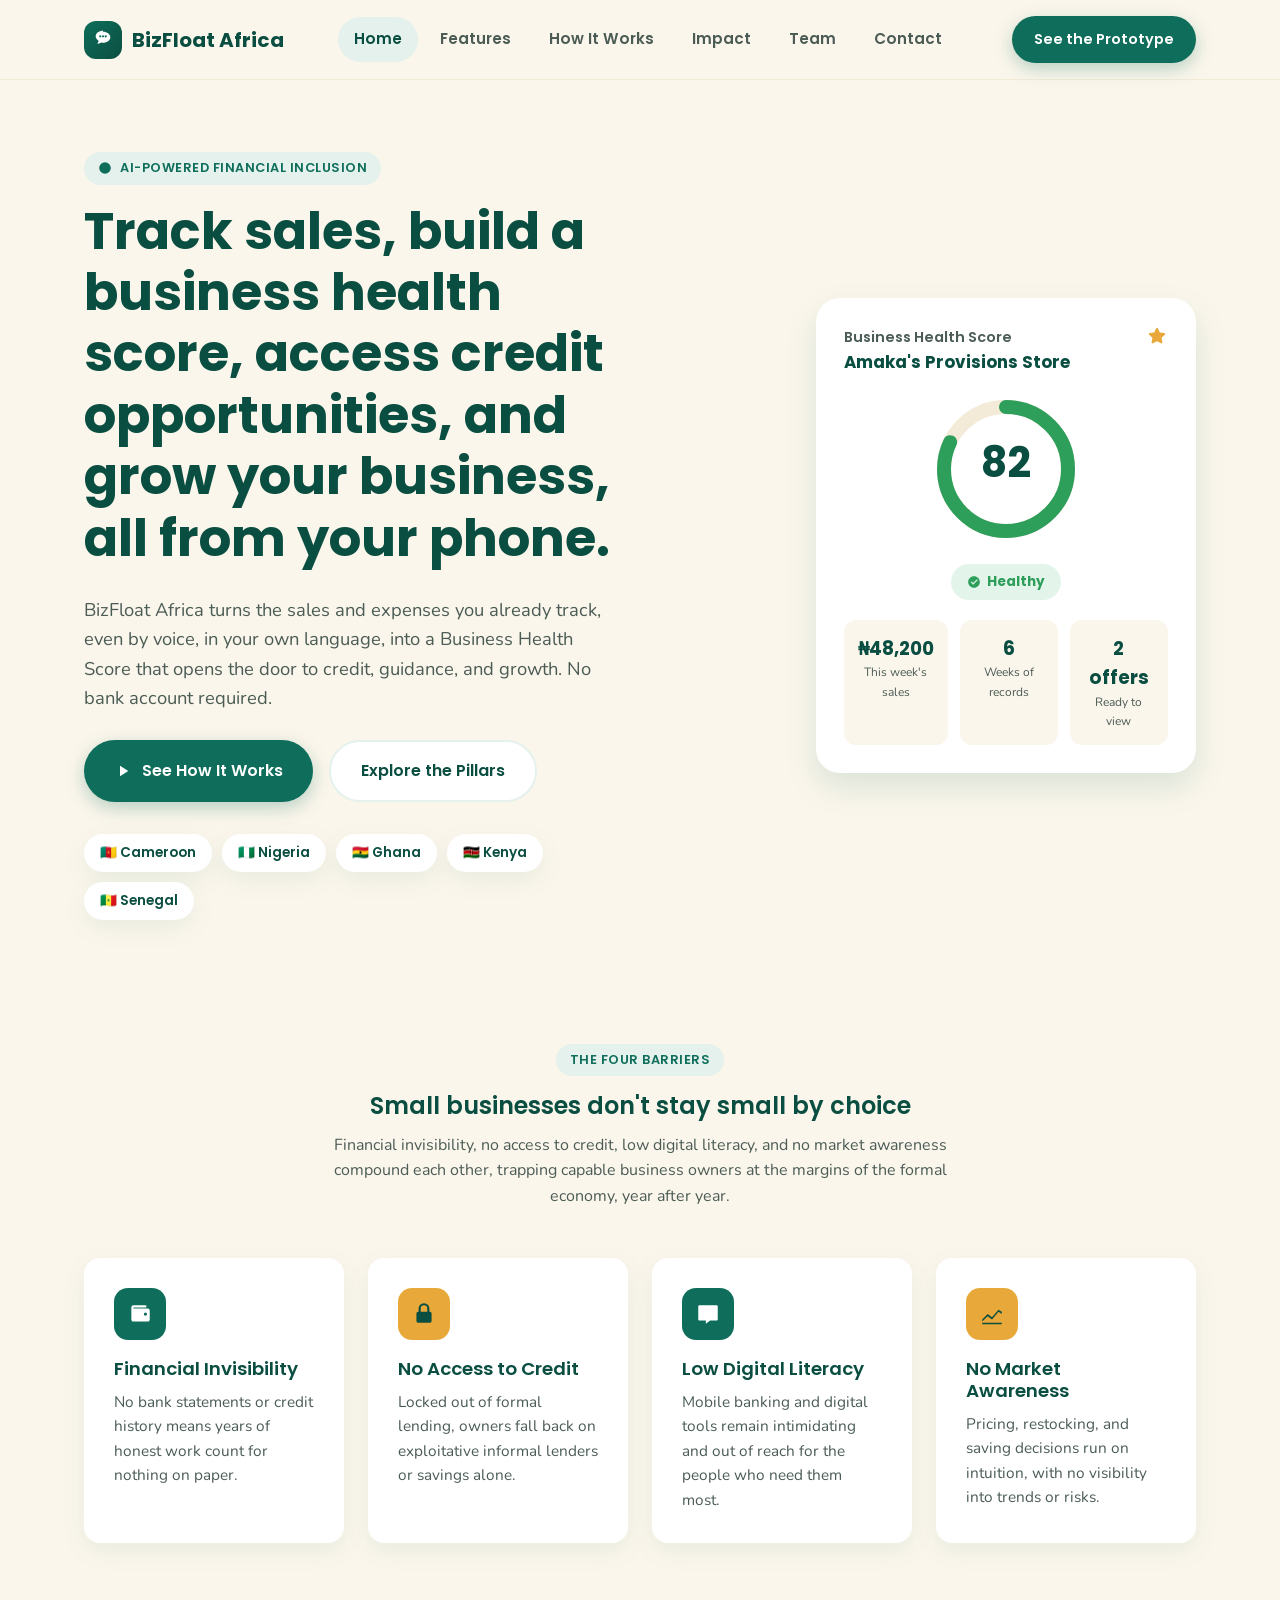
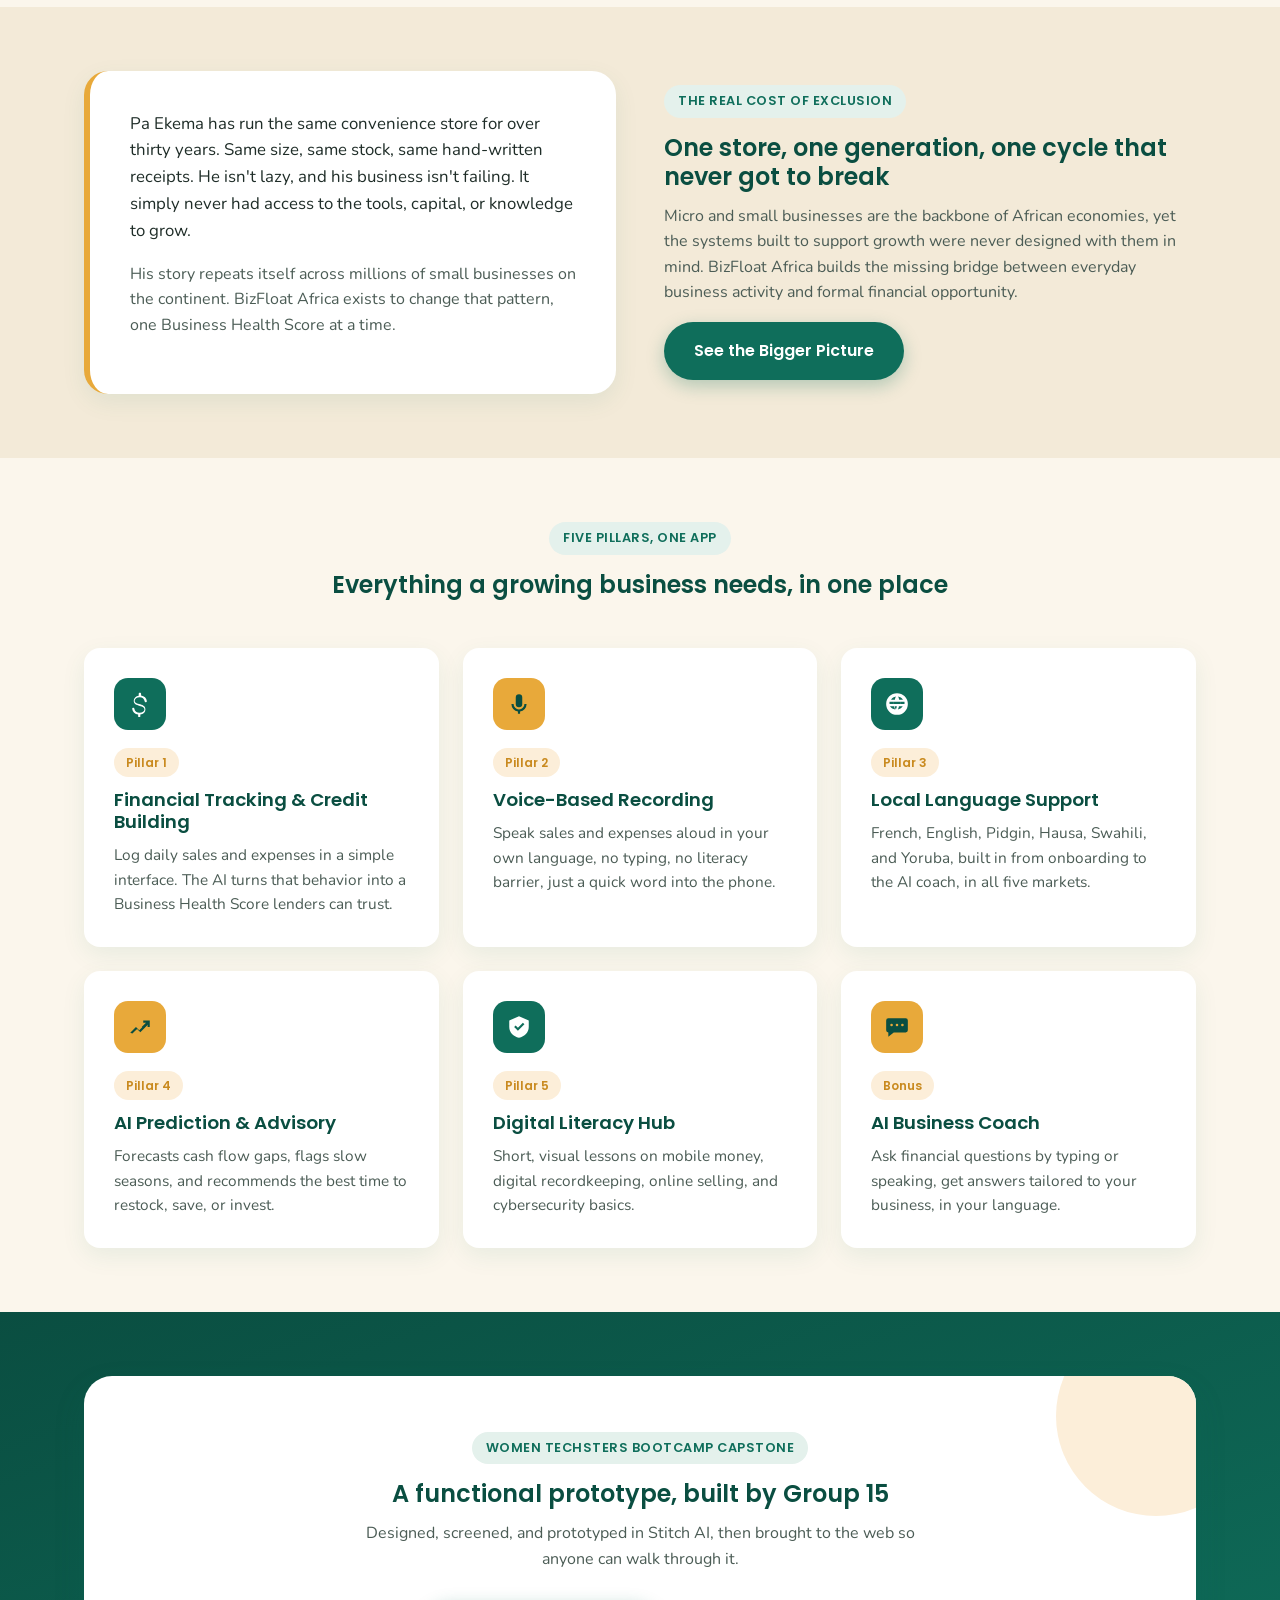
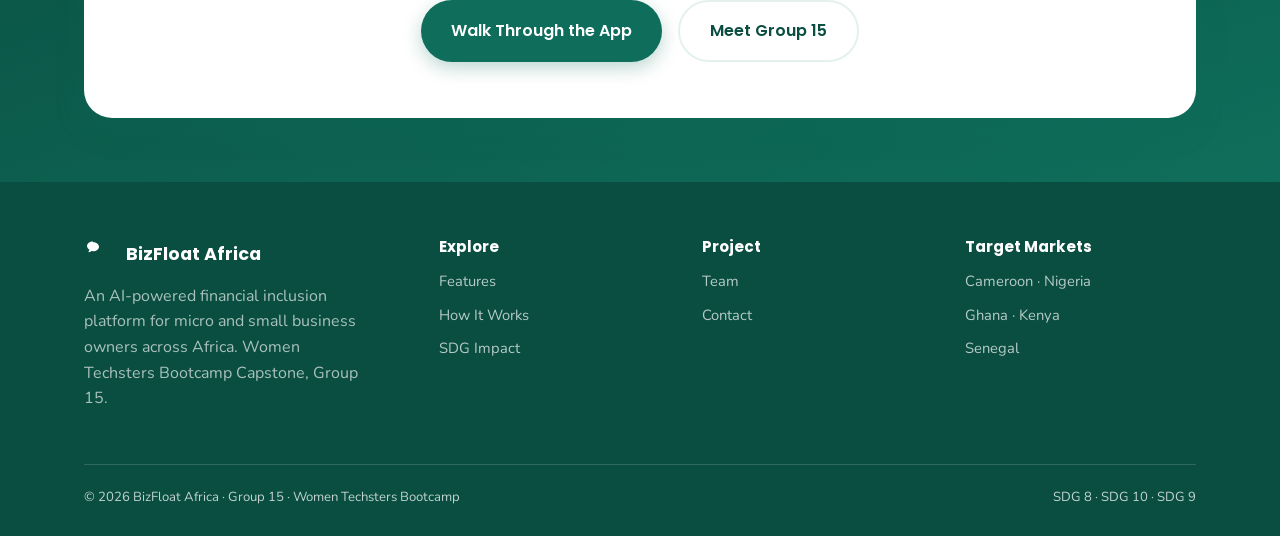
==== commit ce434e58: "Update homepage hero headline" ====
--- a/index.html
+++ b/index.html
@@ -43,7 +43,7 @@
         <svg width="14" height="14" viewBox="0 0 24 24" fill="#0F6E5B"><circle cx="12" cy="12" r="10"/></svg>
         AI-Powered Financial Inclusion
       </span>
-      <h1>Your business has always worked hard. Now it's time your phone worked hard for it, too.</h1>
+      <h1>Track sales, build a business health score, access credit opportunities, and grow your business, all from your phone.</h1>
       <p class="hero-sub">BizFloat Africa turns the sales and expenses you already track, even by voice, in your own language, into a Business Health Score that opens the door to credit, guidance, and growth. No bank account required.</p>
       <div class="hero-actions">
         <a href="how-it-works.html" class="btn btn-primary">
